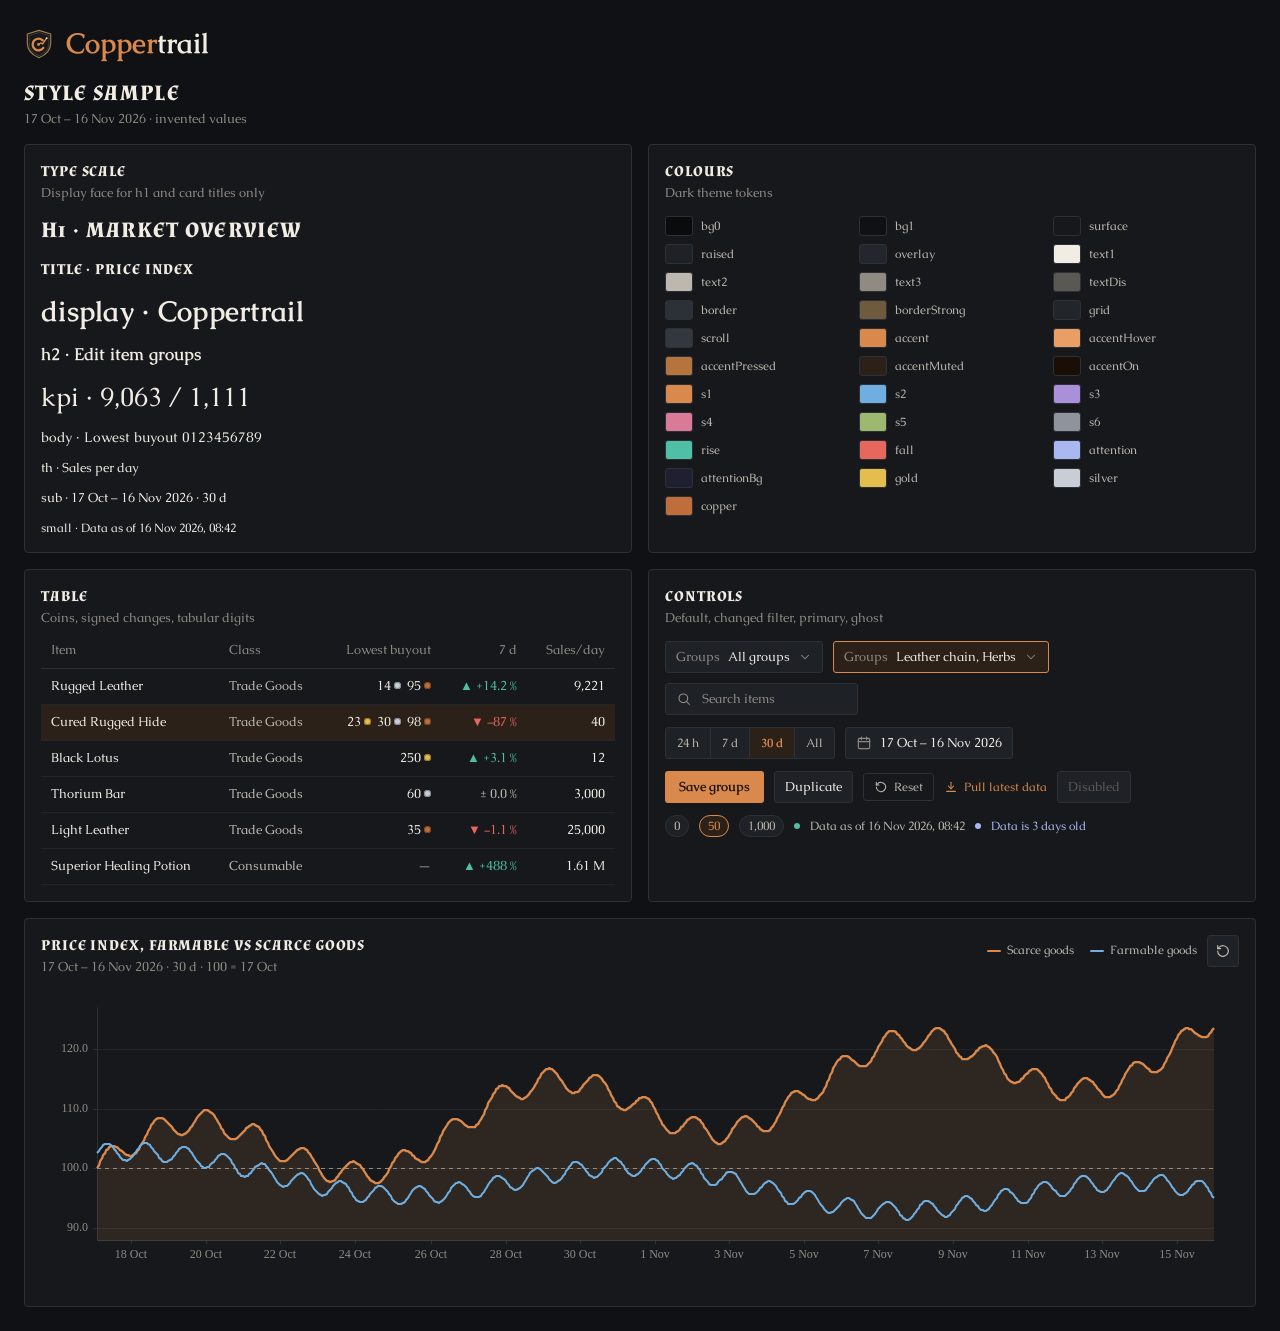
==== coppertrail/ui/web/sample.html @ 6708f800 "GUI: web theme, coins, uPlot charts and style sample Vendors uPlot 1.6.31 (MIT) under ui/web/vendor." ====
<!doctype html>
<html lang="en">
<head>
<meta charset="utf-8">
<meta http-equiv="Content-Security-Policy" content="default-src 'self'; style-src 'self' 'unsafe-inline'; img-src 'self' data:">
<title>Coppertrail · style sample</title>
<link rel="stylesheet" href="css/tokens.css">
<link rel="stylesheet" href="css/base.css">
<link rel="stylesheet" href="css/components.css">
<link rel="stylesheet" href="vendor/uPlot.min.css">
<style>
  body { overflow: auto; }
  .page { padding: var(--size-view-pad); display: grid; gap: var(--size-gap); grid-template-columns: 1fr 1fr; max-width: 1840px; }
  .wide { grid-column: 1 / -1; }
  .row { display: flex; flex-wrap: wrap; align-items: center; gap: 10px; }
  .stack { display: grid; gap: var(--space-3); }
  .swatches { display: grid; grid-template-columns: repeat(auto-fill, minmax(150px, 1fr)); gap: var(--space-2); }
  .swatch { display: flex; align-items: center; gap: var(--space-2); font-size: var(--type-small-size); color: var(--text2); }
  .swatch b { width: 28px; height: 20px; border: 1px solid var(--border); border-radius: var(--radius-control); flex: none; }
  .head { display: flex; align-items: center; gap: var(--space-3); }
</style>
</head>
<body>
<div class="page" id="sample"></div>
<script type="module" src="js/sample.js"></script>
</body>
</html>
---- coppertrail/ui/web/css/tokens.css ----
/* Generated from coppertrail/ui/tokens.py, do not edit. */
:root {
  --bg0: #0A0B0D;
  --bg1: #101114;
  --surface: #16181C;
  --raised: #1E2126;
  --overlay: #23262C;
  --text1: #F1EDE4;
  --text2: #BDB8AE;
  --text3: #8F8B83;
  --textDis: #5A5852;
  --border: #2C3037;
  --borderStrong: #6E5A3C;
  --grid: #22252A;
  --scroll: #33373E;
  --accent: #D9894B;
  --accentHover: #E89E64;
  --accentPressed: #B5733D;
  --accentMuted: #2C2119;
  --accentOn: #1A0F07;
  --s1: #D9894B;
  --s2: #6FAEE0;
  --s3: #A990D8;
  --s4: #D97B98;
  --s5: #9DB96F;
  --s6: #8F949C;
  --rise: #4FBFA6;
  --fall: #E8675C;
  --attention: #A9B8F0;
  --attentionBg: #1E2032;
  --gold: #E3BE4F;
  --goldRing: #97781E;
  --silver: #C9CED6;
  --silverRing: #7F8793;
  --copper: #BF6E3B;
  --copperRing: #7A401E;
  --type-h1-family: "Almendra", "Segoe UI Symbol", serif;
  --type-h1-weight: 700;
  --type-h1-size: 22px;
  --type-h1-transform: uppercase;
  --type-h1-spacing: .06em;
  --type-title-family: "Almendra", "Segoe UI Symbol", serif;
  --type-title-weight: 700;
  --type-title-size: 15px;
  --type-title-transform: uppercase;
  --type-title-spacing: .06em;
  --type-display-family: "Caudex", "Segoe UI Symbol", serif;
  --type-display-weight: 700;
  --type-display-size: 28px;
  --type-display-transform: none;
  --type-display-spacing: .01em;
  --type-h2-family: "Caudex", "Segoe UI Symbol", serif;
  --type-h2-weight: 700;
  --type-h2-size: 17px;
  --type-h2-transform: none;
  --type-h2-spacing: 0;
  --type-kpi-family: "Caudex", "Segoe UI Symbol", serif;
  --type-kpi-weight: 400;
  --type-kpi-size: 26px;
  --type-kpi-transform: none;
  --type-kpi-spacing: 0;
  --type-body-family: "Caudex", "Segoe UI Symbol", serif;
  --type-body-weight: 400;
  --type-body-size: 14px;
  --type-body-transform: none;
  --type-body-spacing: 0;
  --type-th-family: "Caudex", "Segoe UI Symbol", serif;
  --type-th-weight: 400;
  --type-th-size: 13px;
  --type-th-transform: none;
  --type-th-spacing: 0;
  --type-sub-family: "Caudex", "Segoe UI Symbol", serif;
  --type-sub-weight: 400;
  --type-sub-size: 13px;
  --type-sub-transform: none;
  --type-sub-spacing: 0;
  --type-small-family: "Caudex", "Segoe UI Symbol", serif;
  --type-small-weight: 400;
  --type-small-size: 12px;
  --type-small-transform: none;
  --type-small-spacing: 0;
  --space-1: 4px;
  --space-2: 8px;
  --space-3: 12px;
  --space-4: 16px;
  --space-5: 24px;
  --space-6: 32px;
  --space-7: 48px;
  --radius-control: 3px;
  --radius-card: 4px;
  --radius-panel: 6px;
  --radius-dialog: 6px;
  --radius-chip: 11px;
  --size-control-h: 32px;
  --size-row-h: 36px;
  --size-filterbar-h: 64px;
  --size-status-h: 32px;
  --size-nav-w: 200px;
  --size-nav-w-compact: 56px;
  --size-card-pad: 16px;
  --size-view-pad: 24px;
  --size-view-pad-compact: 16px;
  --size-gap: 16px;
  --coin-mark: 7px;
  --coin-gap: 3px;
  --coin-ring: 1px;
  --chart-line-primary: 2.25;
  --chart-line-secondary: 2.0;
  --chart-line-tertiary: 1.5;
  --chart-area-alpha: 0.12;
  --chart-band-alpha: 0.12;
  --chart-bar-gap: 0.28;
  --chart-axis-font: 12px;
  --chart-marker-dot: 8px;
}

:root[data-theme="light"] {
  --bg0: #E9E1CF;
  --bg1: #F4EFE3;
  --surface: #FCF9F2;
  --raised: #F0E9DA;
  --overlay: #FFFDF8;
  --text1: #2A1F14;
  --text2: #55432F;
  --text3: #6E5B43;
  --textDis: #A8977A;
  --border: #DACFB8;
  --borderStrong: #A88B5E;
  --grid: #ECE5D6;
  --scroll: #DACFB8;
  --accent: #9A4D1F;
  --accentHover: #AE5C2B;
  --accentPressed: #823F17;
  --accentMuted: #EED6BC;
  --accentOn: #FFF8EC;
  --s1: #A9571F;
  --s2: #2F6C9E;
  --s3: #6A4FB0;
  --s4: #A8406A;
  --s5: #5A7D2E;
  --s6: #7A6D5C;
  --rise: #13786A;
  --fall: #B83A30;
  --attention: #3E4FAE;
  --attentionBg: #E5E3F2;
  --gold: #B98A0E;
  --goldRing: #7E5F08;
  --silver: #8E97A3;
  --silverRing: #5F6873;
  --copper: #9C4F22;
  --copperRing: #633011;
}
---- coppertrail/ui/web/css/base.css ----
/* Fonts, page defaults. Colours and sizes come from tokens.css. */

@font-face { font-family: "Caudex"; src: url("../fonts/Caudex-Regular.ttf") format("truetype"); font-weight: 400; font-style: normal; }
@font-face { font-family: "Caudex"; src: url("../fonts/Caudex-Italic.ttf") format("truetype"); font-weight: 400; font-style: italic; }
@font-face { font-family: "Caudex"; src: url("../fonts/Caudex-Bold.ttf") format("truetype"); font-weight: 700; font-style: normal; }
@font-face { font-family: "Caudex"; src: url("../fonts/Caudex-BoldItalic.ttf") format("truetype"); font-weight: 700; font-style: italic; }
@font-face { font-family: "Almendra"; src: url("../fonts/Almendra-Regular.ttf") format("truetype"); font-weight: 400; font-style: normal; }
@font-face { font-family: "Almendra"; src: url("../fonts/Almendra-Bold.ttf") format("truetype"); font-weight: 700; font-style: normal; }

*, *::before, *::after { box-sizing: border-box; }

html, body { height: 100%; margin: 0; }

body {
  background: var(--bg1);
  color: var(--text1);
  font-family: var(--type-body-family);
  font-size: var(--type-body-size);
  font-weight: var(--type-body-weight);
  line-height: 1.4;
  /* Caudex Regular has equal-width digits; keep numbers at weight 400. */
  font-variant-numeric: tabular-nums lining-nums;
  -webkit-font-smoothing: antialiased;
  overflow: hidden;
}

h1, h2, h3, p { margin: 0; }
button, input, select { font: inherit; color: inherit; }
button { cursor: pointer; }
button:disabled { cursor: default; }

a { color: var(--accent); text-decoration: none; }
a:hover { color: var(--accentHover); text-decoration: underline; }

:focus-visible { outline: 1px solid var(--borderStrong); outline-offset: 1px; }

::selection { background: var(--accentMuted); color: var(--text1); }

/* Scrollbars: 8 px, thumb in --scroll. */
* { scrollbar-width: thin; scrollbar-color: var(--scroll) transparent; }
::-webkit-scrollbar { width: 8px; height: 8px; }
::-webkit-scrollbar-track { background: transparent; }
::-webkit-scrollbar-thumb { background: var(--scroll); border-radius: 3px; }
---- coppertrail/ui/web/css/components.css ----
/* Shared components (HANDOVER 8b). Values from the mock-ups, expressed in tokens. */

/* Type roles -------------------------------------------------------------- */
.h1 {
  font-family: var(--type-h1-family); font-weight: var(--type-h1-weight); font-size: var(--type-h1-size);
  text-transform: var(--type-h1-transform); letter-spacing: var(--type-h1-spacing); color: var(--text1);
}
.card-title {
  font-family: var(--type-title-family); font-weight: var(--type-title-weight); font-size: var(--type-title-size);
  text-transform: var(--type-title-transform); letter-spacing: var(--type-title-spacing); color: var(--text1);
}
.h2 { font-family: var(--type-h2-family); font-weight: var(--type-h2-weight); font-size: var(--type-h2-size); }
.kpi { font-family: var(--type-kpi-family); font-weight: var(--type-kpi-weight); font-size: var(--type-kpi-size); letter-spacing: -0.01em; }
.sub { font-family: var(--type-sub-family); font-size: var(--type-sub-size); color: var(--text3); }
.small { font-size: var(--type-small-size); }
.label { font-size: var(--type-sub-size); color: var(--text3); }
.muted { color: var(--text2); }
.wordmark { font-family: var(--type-display-family); font-weight: var(--type-display-weight); white-space: nowrap; }
.wordmark .copper { color: var(--accent); }
.wordmark .trail { color: var(--text1); }

/* Card ------------------------------------------------------------------------ */
.card {
  background: var(--surface); border: 1px solid var(--border); border-radius: var(--radius-card);
  padding: var(--size-card-pad); min-width: 0; position: relative;
}
.card-head { display: flex; align-items: flex-start; justify-content: space-between; gap: var(--space-4); margin-bottom: 14px; }
.card-head .sub { margin-top: 2px; }

/* Buttons and controls ------------------------------------------------------- */
.btn {
  height: var(--size-control-h); display: inline-flex; align-items: center; gap: var(--space-2);
  padding: 0 10px; background: var(--raised); border: 1px solid var(--border); border-radius: var(--radius-control);
  color: var(--text1); font-size: var(--type-sub-size); white-space: nowrap;
}
.btn:hover:not(:disabled) { border-color: var(--borderStrong); }
.btn:disabled { color: var(--textDis); }
.btn.primary { background: var(--accent); color: var(--accentOn); border: 0; font-weight: 700; padding: 0 14px; }
.btn.primary:hover:not(:disabled) { background: var(--accentHover); }
.btn.primary:active:not(:disabled) { background: var(--accentPressed); }
.btn.ghost { height: 28px; background: transparent; color: var(--text2); font-size: var(--type-small-size); gap: 6px; }
.btn.ghost:hover:not(:disabled) { color: var(--text1); }
.btn.link {
  height: auto; padding: 0; background: transparent; border: 0; color: var(--accent);
  font-size: var(--type-small-size); gap: 6px;
}
.btn.link:hover:not(:disabled) { color: var(--accentHover); text-decoration: underline; }
.btn.link:disabled { color: var(--textDis); }
.btn.icon { width: var(--size-control-h); padding: 0; justify-content: center; color: var(--text2); }

.ctl {
  height: var(--size-control-h); display: inline-flex; align-items: center; gap: var(--space-2);
  padding: 0 10px; background: var(--raised); border: 1px solid var(--border); border-radius: var(--radius-control);
  color: var(--text1); font-size: var(--type-sub-size); white-space: nowrap; min-width: 0;
}
.ctl:hover { border-color: var(--borderStrong); }
.ctl.active { border-color: var(--accent); background: var(--accentMuted); }
.ctl .label { flex: none; }
.ctl .value { overflow: hidden; text-overflow: ellipsis; min-width: 0; }
.ctl svg { flex: none; color: var(--text3); }

.seg {
  display: inline-flex; height: var(--size-control-h); border: 1px solid var(--border);
  border-radius: var(--radius-control); overflow: hidden; background: var(--raised);
}
.seg button {
  border: 0; border-right: 1px solid var(--border); background: transparent; padding: 0 11px;
  font-size: var(--type-small-size); color: var(--text2);
}
.seg button:last-child { border-right: 0; }
.seg button:hover { color: var(--text1); }
.seg button[aria-pressed="true"] { background: var(--accentMuted); color: var(--accent); font-weight: 700; }

.input {
  height: var(--size-control-h); display: flex; align-items: center; gap: var(--space-2); padding: 0 10px;
  background: var(--raised); border: 1px solid var(--border); border-radius: var(--radius-control); color: var(--text3);
}
.input:focus-within { border-color: var(--borderStrong); }
.input.active { border-color: var(--accent); background: var(--accentMuted); }
.input input { border: 0; background: transparent; outline: none; width: 100%; min-width: 0; color: var(--text1); font-size: var(--type-sub-size); }
.input input::placeholder { color: var(--text3); }
.input input[type="number"] { appearance: textfield; }

.chip {
  display: inline-flex; align-items: center; gap: 6px; height: 22px; padding: 0 var(--space-2);
  border-radius: var(--radius-chip); background: var(--raised); border: 1px solid var(--border);
  font-size: var(--type-small-size); color: var(--text2); white-space: nowrap;
}
button.chip:hover { border-color: var(--borderStrong); color: var(--text1); }
.chip[aria-pressed="true"] { border-color: var(--accent); background: var(--accentMuted); color: var(--accent); }

.check { display: inline-flex; width: 16px; height: 16px; flex: none; align-items: center; justify-content: center;
  border: 1px solid var(--border); border-radius: var(--radius-control); background: var(--raised); color: var(--accentOn); }
.check[aria-checked="true"] { background: var(--accent); border-color: var(--accent); }

.tab {
  height: 40px; display: inline-flex; align-items: center; gap: var(--space-2); padding: 0 var(--space-1);
  border: 0; border-bottom: 2px solid transparent; background: transparent; color: var(--text2);
  font-size: var(--type-sub-size); margin-bottom: -1px;
}
.tab[aria-selected="true"] { border-bottom-color: var(--accent); color: var(--text1); font-weight: 700; }

/* Popovers, menus, dialogs, tooltips ---------------------------------------- */
.popover, .menu, .tooltip {
  position: fixed; z-index: 20; background: var(--overlay); border: 1px solid var(--borderStrong);
  border-radius: var(--radius-panel); color: var(--text1);
}
.popover { padding: var(--space-3); min-width: 240px; }
.menu { padding: var(--space-1); min-width: 180px; }
.menu button {
  display: flex; width: 100%; align-items: center; gap: var(--space-2); height: 30px; padding: 0 10px;
  border: 0; border-radius: var(--radius-control); background: transparent; color: var(--text2);
  font-size: var(--type-sub-size); text-align: left;
}
.menu button:hover { background: var(--raised); color: var(--text1); }
.menu button[aria-checked="true"] { color: var(--accent); }
.tooltip { padding: var(--space-2) 10px; font-size: var(--type-small-size); pointer-events: none; border-radius: var(--radius-control); }

.backdrop { position: fixed; inset: 0; z-index: 30; background: rgb(from var(--bg0) r g b / 0.6);
  display: flex; align-items: center; justify-content: center; }
.dialog {
  background: var(--overlay); border: 1px solid var(--borderStrong); border-radius: var(--radius-dialog);
  display: flex; flex-direction: column; max-width: calc(100vw - 48px); max-height: calc(100vh - 48px);
}

/* Data table ----------------------------------------------------------------- */
table.data { width: 100%; border-collapse: collapse; font-size: var(--type-sub-size); }
table.data th {
  font-family: var(--type-th-family); font-weight: var(--type-th-weight); font-size: var(--type-th-size);
  color: var(--text3); text-align: left; padding: 0 10px var(--space-2);
  border-bottom: 1px solid var(--border); white-space: nowrap; position: sticky; top: 0; background: var(--surface);
}
table.data td { height: var(--size-row-h); padding: 0 10px; border-bottom: 1px solid var(--grid); white-space: nowrap; color: var(--text1); }
table.data tr:hover td { background: var(--raised); }
table.data tr.selected td { background: var(--accentMuted); }
table.data .num { text-align: right; font-weight: 400; }
table.data td.muted { color: var(--text2); }

/* Values ---------------------------------------------------------------------- */
.coin { white-space: nowrap; }
.coin i {
  display: inline-block; width: var(--coin-mark); height: var(--coin-mark); border-radius: 50%;
  margin: 0 0 0 var(--coin-gap); vertical-align: 1px;
}
.coin i + span { margin-left: 0.25em; }
.coin i.g { background: var(--gold); box-shadow: inset 0 0 0 var(--coin-ring) var(--goldRing); }
.coin i.s { background: var(--silver); box-shadow: inset 0 0 0 var(--coin-ring) var(--silverRing); }
.coin i.c { background: var(--copper); box-shadow: inset 0 0 0 var(--coin-ring) var(--copperRing); }
.up { color: var(--rise); white-space: nowrap; }
.dn { color: var(--fall); white-space: nowrap; }
.dot { display: inline-block; width: 6px; height: 6px; border-radius: 50%; flex: none; background: var(--text3); }
.dot.rise { background: var(--rise); }
.dot.attention { background: var(--attention); }
.dot.accent { background: var(--accent); }
.attention { color: var(--attention); }

/* Charts ---------------------------------------------------------------------- */
.legend { display: flex; gap: var(--space-4); font-size: var(--type-small-size); color: var(--text2); }
.legend span { display: inline-flex; align-items: center; gap: 6px; }
.legend i { display: inline-block; width: 14px; height: 2px; border-radius: 1px; }
.chart { position: relative; }
.chart .u-select { background: rgb(from var(--accent) r g b / 0.12); }
---- coppertrail/ui/web/vendor/uPlot.min.css ----
.uplot, .uplot *, .uplot *::before, .uplot *::after {box-sizing: border-box;}.uplot {font-family: system-ui, -apple-system, "Segoe UI", Roboto, "Helvetica Neue", Arial, "Noto Sans", sans-serif, "Apple Color Emoji", "Segoe UI Emoji", "Segoe UI Symbol", "Noto Color Emoji";line-height: 1.5;width: min-content;}.u-title {text-align: center;font-size: 18px;font-weight: bold;}.u-wrap {position: relative;user-select: none;}.u-over, .u-under {position: absolute;}.u-under {overflow: hidden;}.uplot canvas {display: block;position: relative;width: 100%;height: 100%;}.u-axis {position: absolute;}.u-legend {font-size: 14px;margin: auto;text-align: center;}.u-inline {display: block;}.u-inline * {display: inline-block;}.u-inline tr {margin-right: 16px;}.u-legend th {font-weight: 600;}.u-legend th > * {vertical-align: middle;display: inline-block;}.u-legend .u-marker {width: 1em;height: 1em;margin-right: 4px;background-clip: padding-box !important;}.u-inline.u-live th::after {content: ":";vertical-align: middle;}.u-inline:not(.u-live) .u-value {display: none;}.u-series > * {padding: 4px;}.u-series th {cursor: pointer;}.u-legend .u-off > * {opacity: 0.3;}.u-select {background: rgba(0,0,0,0.07);position: absolute;pointer-events: none;}.u-cursor-x, .u-cursor-y {position: absolute;left: 0;top: 0;pointer-events: none;will-change: transform;}.u-hz .u-cursor-x, .u-vt .u-cursor-y {height: 100%;border-right: 1px dashed #607D8B;}.u-hz .u-cursor-y, .u-vt .u-cursor-x {width: 100%;border-bottom: 1px dashed #607D8B;}.u-cursor-pt {position: absolute;top: 0;left: 0;border-radius: 50%;border: 0 solid;pointer-events: none;will-change: transform;/*this has to be !important since we set inline "background" shorthand */background-clip: padding-box !important;}.u-axis.u-off, .u-select.u-off, .u-cursor-x.u-off, .u-cursor-y.u-off, .u-cursor-pt.u-off {display: none;}
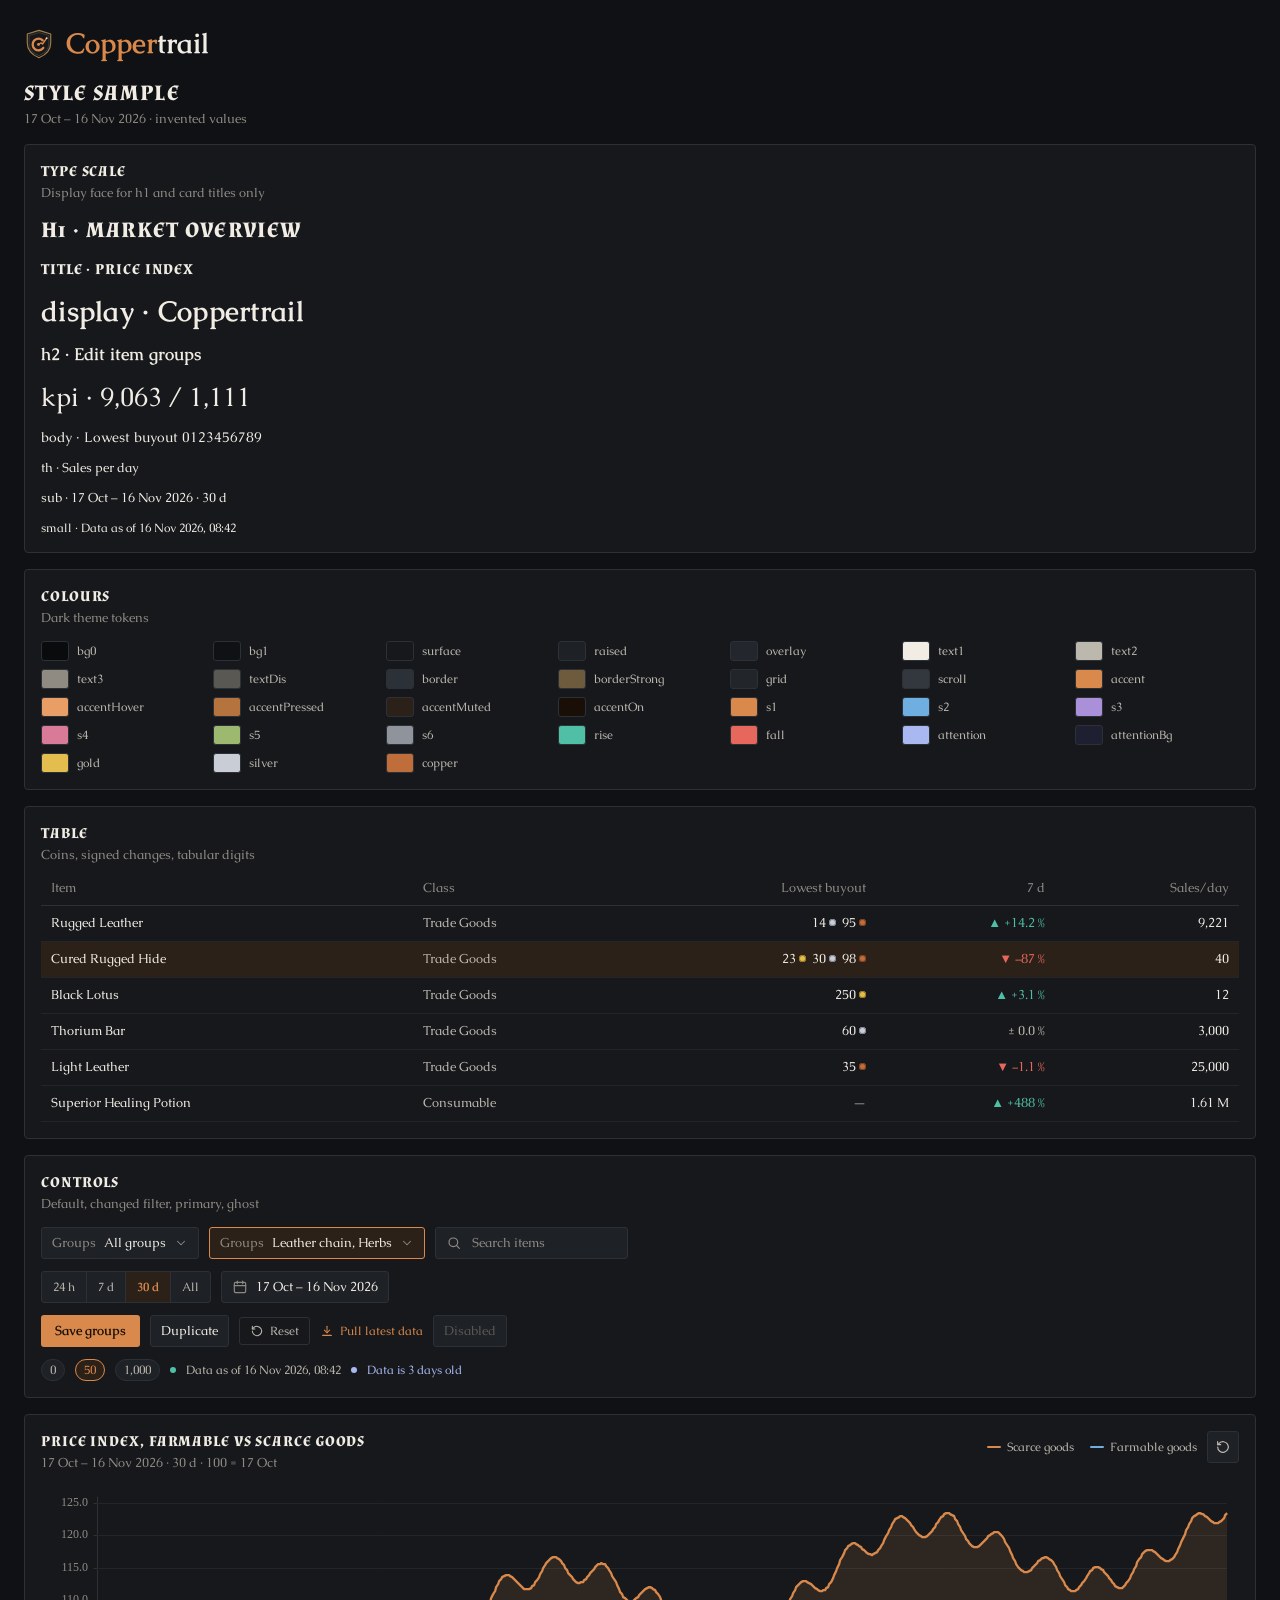
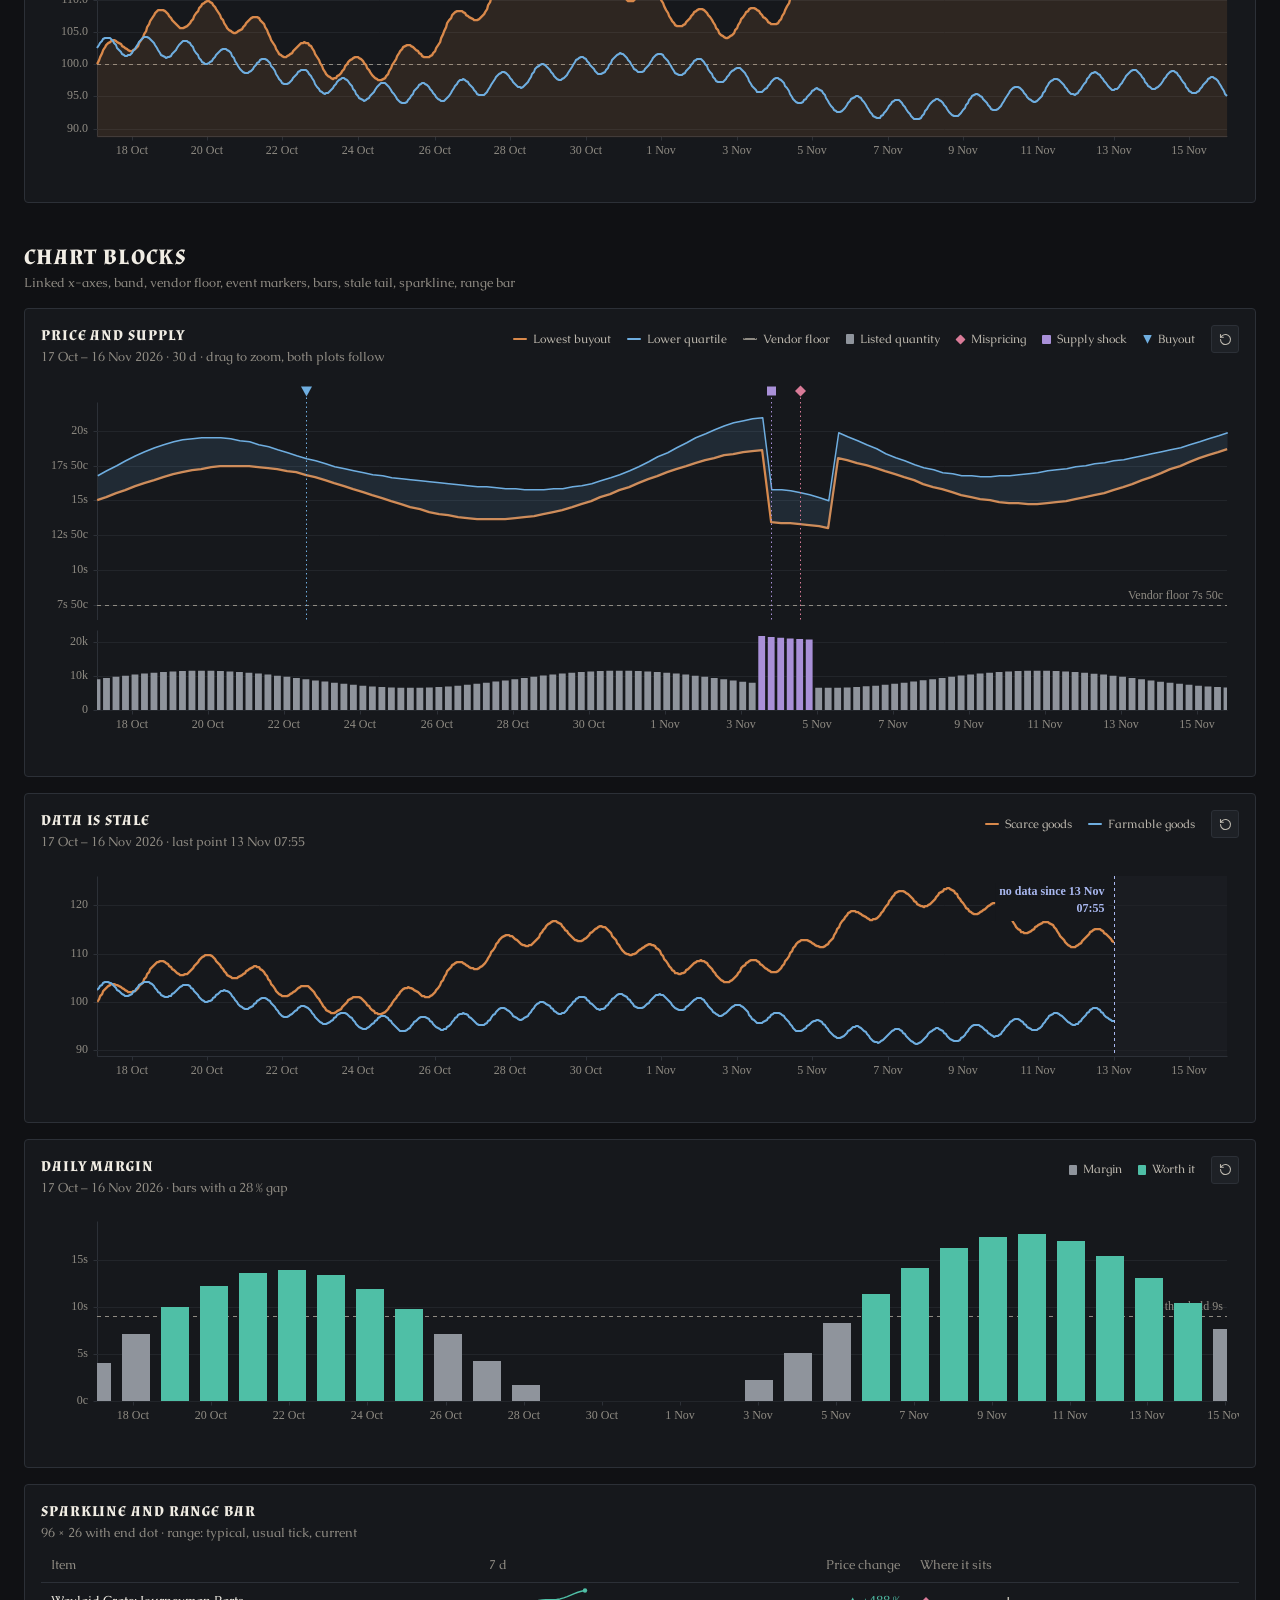
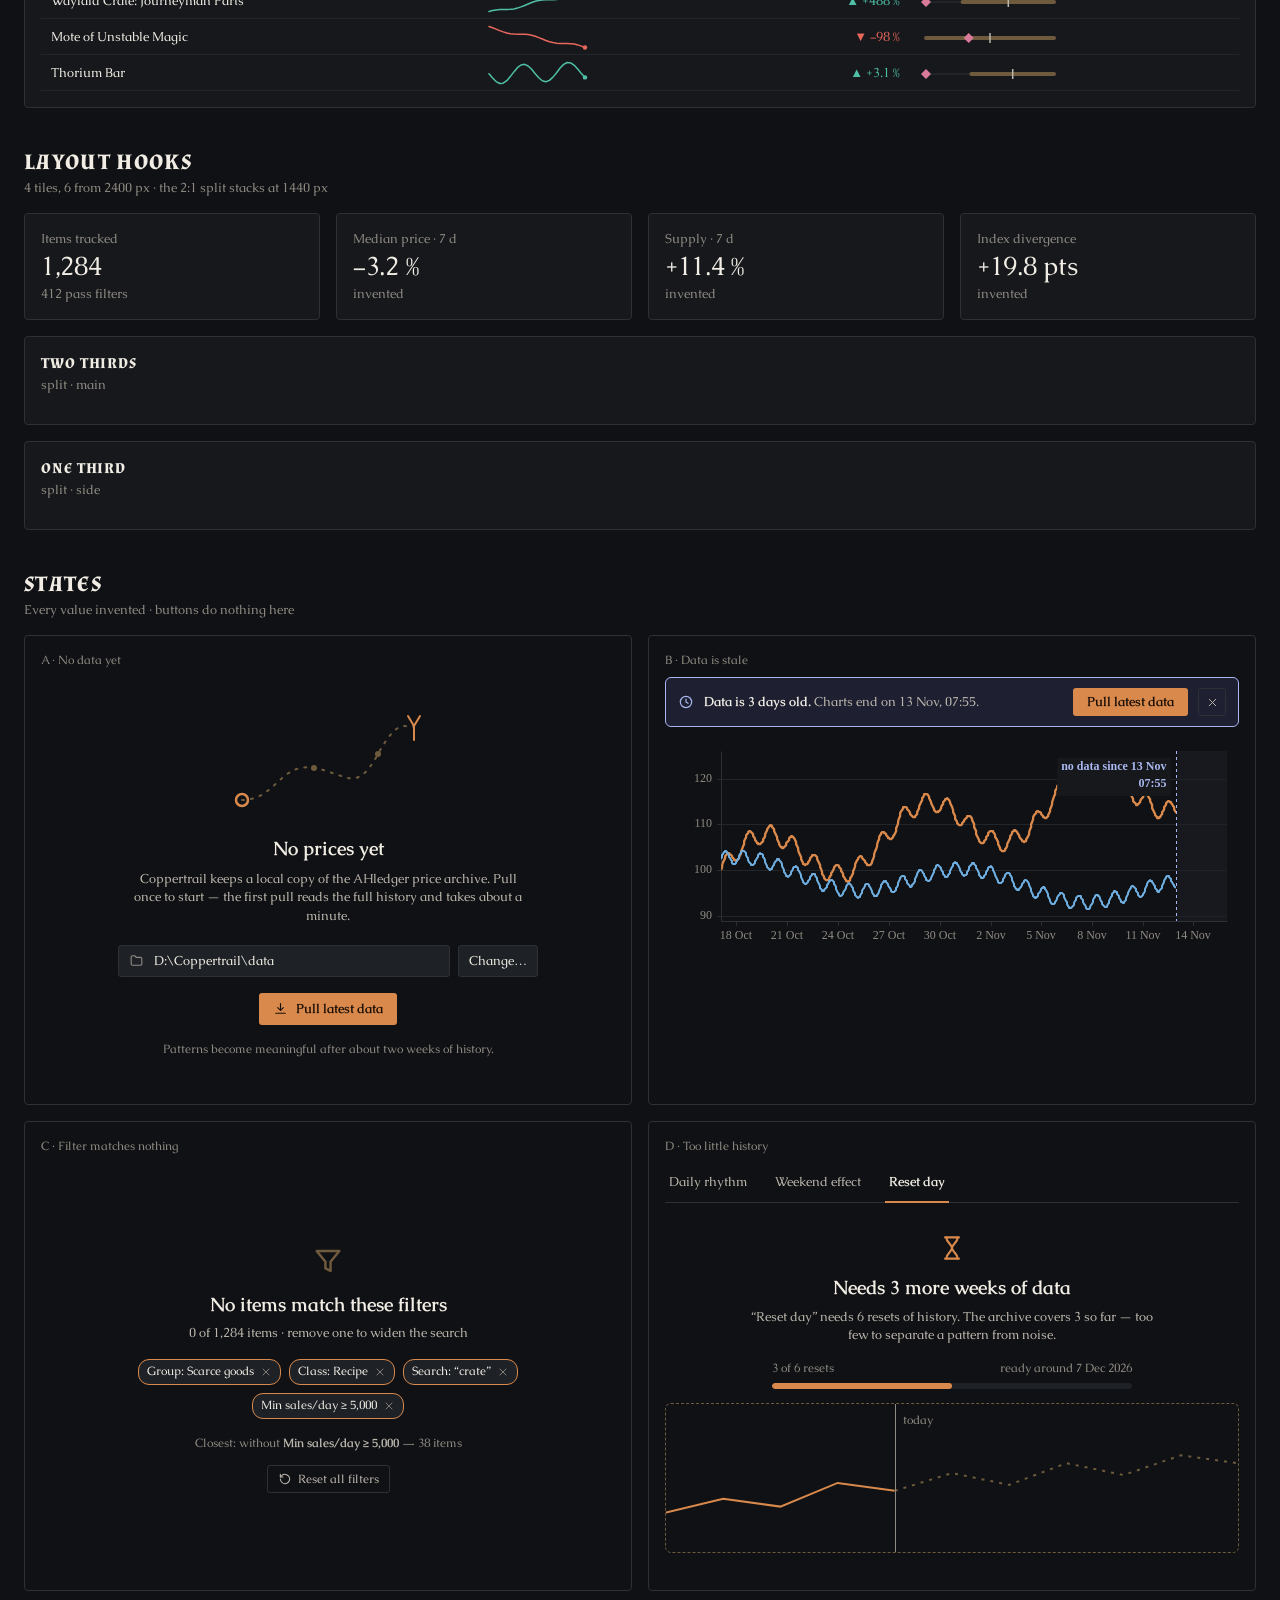
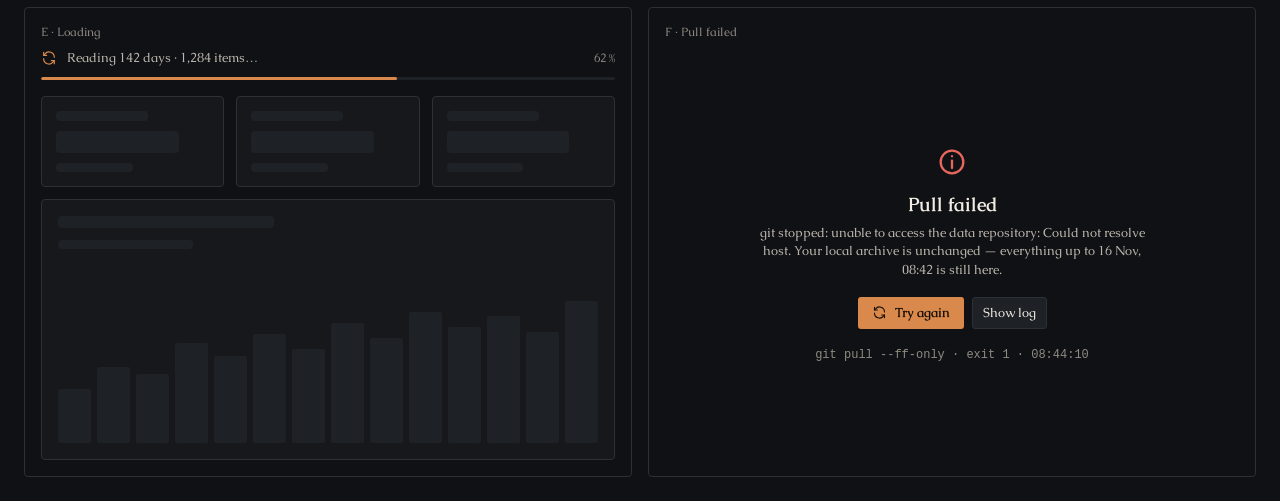
==== commit fcb60678: "GUI groundwork (part 2): states, breakpoints and chart building blocks - states.js/states.css: no da" ====
--- a/coppertrail/ui/web/sample.html
+++ b/coppertrail/ui/web/sample.html
@@ -7,6 +7,8 @@
 <link rel="stylesheet" href="css/tokens.css">
 <link rel="stylesheet" href="css/base.css">
 <link rel="stylesheet" href="css/components.css">
+<link rel="stylesheet" href="css/states.css">
+<link rel="stylesheet" href="css/layout.css">
 <link rel="stylesheet" href="vendor/uPlot.min.css">
 <style>
   body { overflow: auto; }
@@ -18,6 +20,12 @@
   .swatch { display: flex; align-items: center; gap: var(--space-2); font-size: var(--type-small-size); color: var(--text2); }
   .swatch b { width: 28px; height: 20px; border: 1px solid var(--border); border-radius: var(--radius-control); flex: none; }
   .head { display: flex; align-items: center; gap: var(--space-3); }
+  .section { margin-top: var(--space-5); }
+  .states { display: grid; grid-template-columns: repeat(3, minmax(0, 1fr)); gap: var(--size-gap); }
+  .state-demo { height: 470px; display: flex; flex-direction: column; overflow: hidden; background: var(--bg1); }
+  .state-demo .demo-label { font-size: var(--type-small-size); color: var(--text3); margin-bottom: var(--space-2); }
+  .state-demo .tabs { display: flex; gap: 20px; border-bottom: 1px solid var(--border); }
+  @media (max-width: 1440px) { .page { grid-template-columns: 1fr; } .states { grid-template-columns: 1fr 1fr; } }
 </style>
 </head>
 <body>
--- a/coppertrail/ui/web/css/tokens.css
+++ b/coppertrail/ui/web/css/tokens.css
@@ -79,6 +79,7 @@
   --type-small-size: 12px;
   --type-small-transform: none;
   --type-small-spacing: 0;
+  --type-mono-family: "JetBrains Mono", "Cascadia Mono", Consolas, monospace;
   --space-1: 4px;
   --space-2: 8px;
   --space-3: 12px;
--- a/coppertrail/ui/web/css/components.css
+++ b/coppertrail/ui/web/css/components.css
@@ -38,6 +38,7 @@
 .btn.primary { background: var(--accent); color: var(--accentOn); border: 0; font-weight: 700; padding: 0 14px; }
 .btn.primary:hover:not(:disabled) { background: var(--accentHover); }
 .btn.primary:active:not(:disabled) { background: var(--accentPressed); }
+.btn.primary:disabled { background: var(--raised); color: var(--textDis); border: 1px solid var(--border); }
 .btn.ghost { height: 28px; background: transparent; color: var(--text2); font-size: var(--type-small-size); gap: 6px; }
 .btn.ghost:hover:not(:disabled) { color: var(--text1); }
 .btn.link {
@@ -157,6 +158,27 @@
 /* Charts ---------------------------------------------------------------------- */
 .legend { display: flex; gap: var(--space-4); font-size: var(--type-small-size); color: var(--text2); }
 .legend span { display: inline-flex; align-items: center; gap: 6px; }
-.legend i { display: inline-block; width: 14px; height: 2px; border-radius: 1px; }
+.legend i { display: inline-block; width: 14px; height: 2px; border-radius: 1px; background: var(--swatch); }
+.legend i.dashed { background: none; border-top: 2px dashed var(--swatch); height: 0; }
+.legend i.bar { width: 8px; height: 10px; border-radius: 1px; }
+.card-tools { display: flex; align-items: center; gap: var(--space-4); flex: none; }
+.btn.slim-icon { width: 28px; height: 28px; }
+.chart-tip .tip-row { display: flex; align-items: center; gap: 6px; }
+.chart-tip .tip-val { margin-left: auto; padding-left: var(--space-4); }
+.chart-tip .swatch { display: inline-block; width: 14px; height: 2px; flex: none; }
+/* Event marker shapes (also drawn on the canvas by charts.js): --marker is the series colour. */
+i.marker { display: inline-block; width: 9px; height: 9px; flex: none; background: var(--marker); }
+i.marker.diamond { transform: rotate(45deg) scale(0.8); }
+i.marker.triangle { clip-path: polygon(0 0, 100% 0, 50% 100%); }
+.sparkline { flex: none; overflow: visible; vertical-align: middle; }
+.sparkline path { fill: none; stroke-width: 1.5; stroke-linejoin: round; stroke-linecap: round; stroke: var(--text3); }
+.sparkline circle { fill: var(--text3); }
+.sparkline.rise path { stroke: var(--rise); } .sparkline.rise circle { fill: var(--rise); }
+.sparkline.fall path { stroke: var(--fall); } .sparkline.fall circle { fill: var(--fall); }
+.rangebar { flex: none; vertical-align: middle; }
+.rangebar .track { stroke: var(--border); stroke-width: 1; }
+.rangebar .typical { stroke: var(--borderStrong); stroke-width: 4; stroke-linecap: round; }
+.rangebar .usual { stroke: var(--text2); stroke-width: 1.5; }
+.rangebar .current { fill: var(--s4); }
 .chart { position: relative; }
 .chart .u-select { background: rgb(from var(--accent) r g b / 0.12); }
--- a/coppertrail/ui/web/css/states.css
+++ b/coppertrail/ui/web/css/states.css
@@ -0,0 +1,90 @@
+/* View states (HANDOVER 8b "States", mock-up States.png). Only token variables. */
+
+.state { display: flex; flex-direction: column; align-items: center; text-align: center; }
+.state.no-data, .state.no-match, .state.pull-failed { flex: 1; justify-content: center; padding: var(--space-5) 0; min-height: 360px; }
+.state-title { font-family: var(--type-h2-family); font-size: 19px; font-weight: 700; margin-top: 14px; color: var(--text1); }
+.state-text { font-size: var(--type-sub-size); color: var(--text2); max-width: 420px; margin-top: 6px; }
+.state .note { font-size: var(--type-small-size); color: var(--text3); margin-top: var(--space-4); }
+.state .note b { color: var(--text2); font-weight: 700; }
+.state .row { display: flex; gap: var(--space-2); margin-top: 18px; }
+.state-icon { display: inline-flex; color: var(--borderStrong); }
+.state-icon.accent { color: var(--accent); }
+.state-icon.fall, .fall { color: var(--fall); }
+.mono { font-family: var(--type-mono-family); }
+
+/* A: no data yet */
+.trail { flex: none; overflow: visible; }
+.trail .dots { fill: none; stroke: var(--borderStrong); stroke-width: 2; stroke-dasharray: 2 7; stroke-linecap: round; }
+.trail .ring { fill: none; stroke: var(--accent); stroke-width: 2.5; }
+.trail .stop { fill: var(--borderStrong); }
+.trail .mark { fill: none; stroke: var(--accent); stroke-width: 2; stroke-linecap: round; stroke-linejoin: round; }
+.no-data .state-title { margin-top: 18px; }
+.no-data .state-text { max-width: 400px; margin-top: var(--space-2); }
+.no-data .folder-row { display: flex; align-items: center; gap: var(--space-2); margin-top: 20px; width: 420px; max-width: 100%; }
+.no-data .folder-row .input { flex: 1; min-width: 0; }
+.no-data .btn.primary { margin-top: var(--space-4); }
+.no-data .mono.note { max-width: 520px; overflow-wrap: anywhere; }
+
+/* B: data stale */
+.banner {
+  display: flex; align-items: center; gap: 10px; padding: 10px var(--space-3); flex: none;
+  border-radius: var(--radius-panel); background: var(--attentionBg); border: 1px solid var(--attention);
+  font-size: var(--type-sub-size);
+}
+.banner-icon { display: inline-flex; color: var(--attention); }
+.banner-text { flex: 1; min-width: 0; }
+.banner-text b { font-weight: 700; }
+.btn.slim { height: 28px; }
+.btn.square { width: 28px; padding: 0; justify-content: center; }
+
+/* C: filter matches nothing */
+.no-match .state-title { margin-top: 14px; }
+.no-match .chips { display: flex; flex-wrap: wrap; justify-content: center; gap: var(--space-2); margin-top: var(--space-4); max-width: 440px; }
+.filter-chip { height: 26px; border-color: var(--accent); color: var(--text1); }
+.filter-chip button { border: 0; background: transparent; padding: 0; display: inline-flex; color: var(--text3); }
+.filter-chip button:hover { color: var(--text1); }
+.no-match .btn.ghost { margin-top: 14px; border-color: var(--border); }
+
+/* D: too little history */
+.needs-history { margin-top: 30px; width: 100%; }
+.needs-history .state-title { margin-top: var(--space-3); }
+.history-progress { width: 360px; max-width: 100%; margin-top: var(--space-4); }
+.row-between { display: flex; justify-content: space-between; font-size: var(--type-small-size); color: var(--text3); margin-bottom: 6px; }
+.progress { height: 6px; border-radius: 3px; background: var(--raised); overflow: hidden; }
+.progress > div { height: 100%; border-radius: 3px; background: var(--accent); }
+.ghost-chart { width: 100%; height: 150px; border: 1px dashed var(--borderStrong); border-radius: var(--radius-panel); position: relative; margin-top: 14px; overflow: hidden; }
+.ghost-chart svg { position: absolute; inset: 0; width: 100%; height: 100%; }
+.ghost-chart path { fill: none; stroke-width: 2; }
+.ghost-chart .so-far { stroke: var(--accent); }
+.ghost-chart .to-come { stroke: var(--borderStrong); stroke-dasharray: 3 6; }
+.ghost-chart .today { position: absolute; left: 40%; top: 0; bottom: 0; border-left: 1px solid var(--text3); }
+.ghost-chart .today-label { position: absolute; left: calc(40% + 8px); top: var(--space-2); font-size: var(--type-small-size); color: var(--text3); }
+
+/* E: loading */
+.state.loading { align-items: stretch; text-align: left; flex: 1; min-height: 0; }
+.load-head { display: flex; align-items: center; gap: 10px; font-size: var(--type-sub-size); color: var(--text2); }
+.load-head .spin { display: inline-flex; color: var(--accent); }
+.load-head .spacer { flex: 1; }
+.load-head .pct { font-size: var(--type-small-size); color: var(--text3); }
+.loadbar { height: 3px; background: var(--raised); border-radius: 2px; margin-top: 10px; overflow: hidden; position: relative; }
+.loadbar > div { height: 100%; background: var(--accent); border-radius: 2px; }
+.loadbar.indeterminate > div { width: 30%; position: absolute; animation: loadslide 1.4s ease-in-out infinite; }
+@keyframes loadslide { from { left: -30%; } to { left: 100%; } }
+@media (prefers-reduced-motion: reduce) { .loadbar.indeterminate > div { animation: none; left: 0; width: 100%; opacity: 0.5; } }
+.skel-tiles { display: grid; grid-template-columns: repeat(3, minmax(0, 1fr)); gap: var(--space-3); margin-top: var(--space-4); }
+.skel-tile { padding: 14px; display: flex; flex-direction: column; gap: 10px; }
+.skel-chart { margin-top: var(--space-3); flex: 1; min-height: 240px; display: flex; flex-direction: column; gap: var(--space-3); }
+.skel-bars { flex: 1; display: flex; align-items: flex-end; gap: 6px; }
+.bone { display: block; background: var(--raised); border-radius: var(--radius-card); }
+.bone.skel-bar { flex: 1; border-radius: 2px; }
+.w25 { width: 25%; } .w40 { width: 40%; } .w50 { width: 50%; } .w60 { width: 60%; } .w80 { width: 80%; }
+.h9 { height: 9px; } .h10 { height: 10px; } .h12 { height: 12px; } .h22 { height: 22px; }
+
+/* F: pull failed */
+.pull-failed .state-text { max-width: 400px; }
+.pull-failed .mono.note { margin-top: 18px; }
+.pull-failed .log {
+  margin: var(--space-3) 0 0; max-width: 640px; width: 100%; max-height: 220px; overflow: auto; text-align: left;
+  padding: 10px var(--space-3); background: var(--bg0); border: 1px solid var(--border); border-radius: var(--radius-card);
+  font-size: var(--type-small-size); color: var(--text2); white-space: pre-wrap;
+}
--- a/coppertrail/ui/web/css/layout.css
+++ b/coppertrail/ui/web/css/layout.css
@@ -0,0 +1,24 @@
+/* Layout hooks for the views (HANDOVER 8b "Resizing"). The widths match tokens.BREAKPOINTS
+   and js/layout.js (test_layout_breakpoints.py checks them):
+   <= 1440 px compact (one column), >= 2400 px ultrawide (6 tiles, third column). */
+
+.tiles { display: grid; grid-template-columns: repeat(4, minmax(0, 1fr)); gap: var(--size-gap); }
+.tiles > .tile-extra { display: none; }
+.split { display: grid; grid-template-columns: minmax(0, 2fr) minmax(0, 1fr); gap: var(--size-gap); align-items: start; }
+.thirds { display: grid; grid-template-columns: repeat(3, minmax(0, 1fr)); gap: var(--size-gap); align-items: start; }
+/* .with-aside: a main column plus an .aside block. Below ultrawide the aside follows the
+   main content; from 2400 px it becomes the third column, spanning the full height. */
+.with-aside { display: grid; grid-template-columns: minmax(0, 1fr); gap: var(--size-gap); align-items: start; }
+.with-aside > .main-col { display: flex; flex-direction: column; gap: var(--size-gap); min-width: 0; }
+
+@media (max-width: 1440px) {
+  .split { grid-template-columns: minmax(0, 1fr); }
+  .thirds { grid-template-columns: repeat(2, minmax(0, 1fr)); }
+}
+
+@media (min-width: 2400px) {
+  .tiles { grid-template-columns: repeat(6, minmax(0, 1fr)); }
+  .tiles > .tile-extra { display: block; }
+  .with-aside { grid-template-columns: minmax(0, 1fr) minmax(0, 540px); }
+  .with-aside > .aside { grid-column: 2; grid-row: 1 / span 10; }
+}
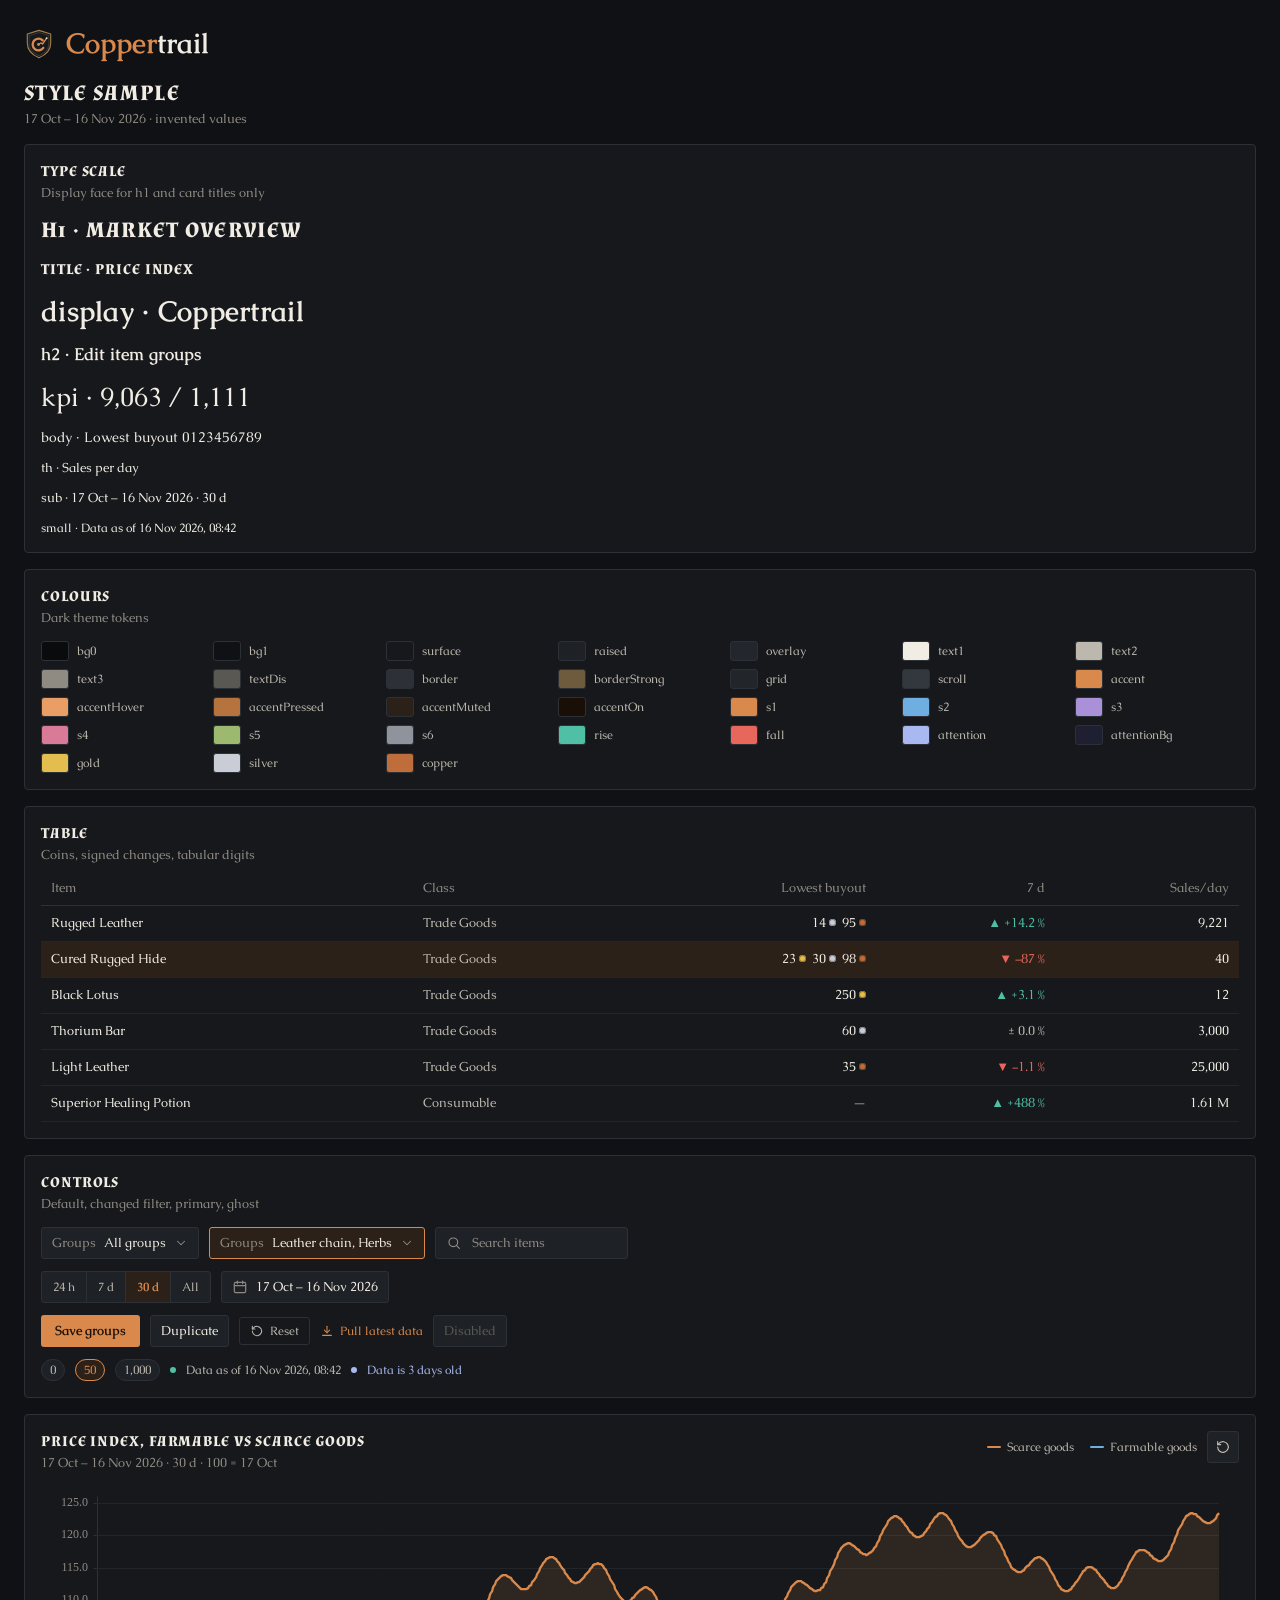
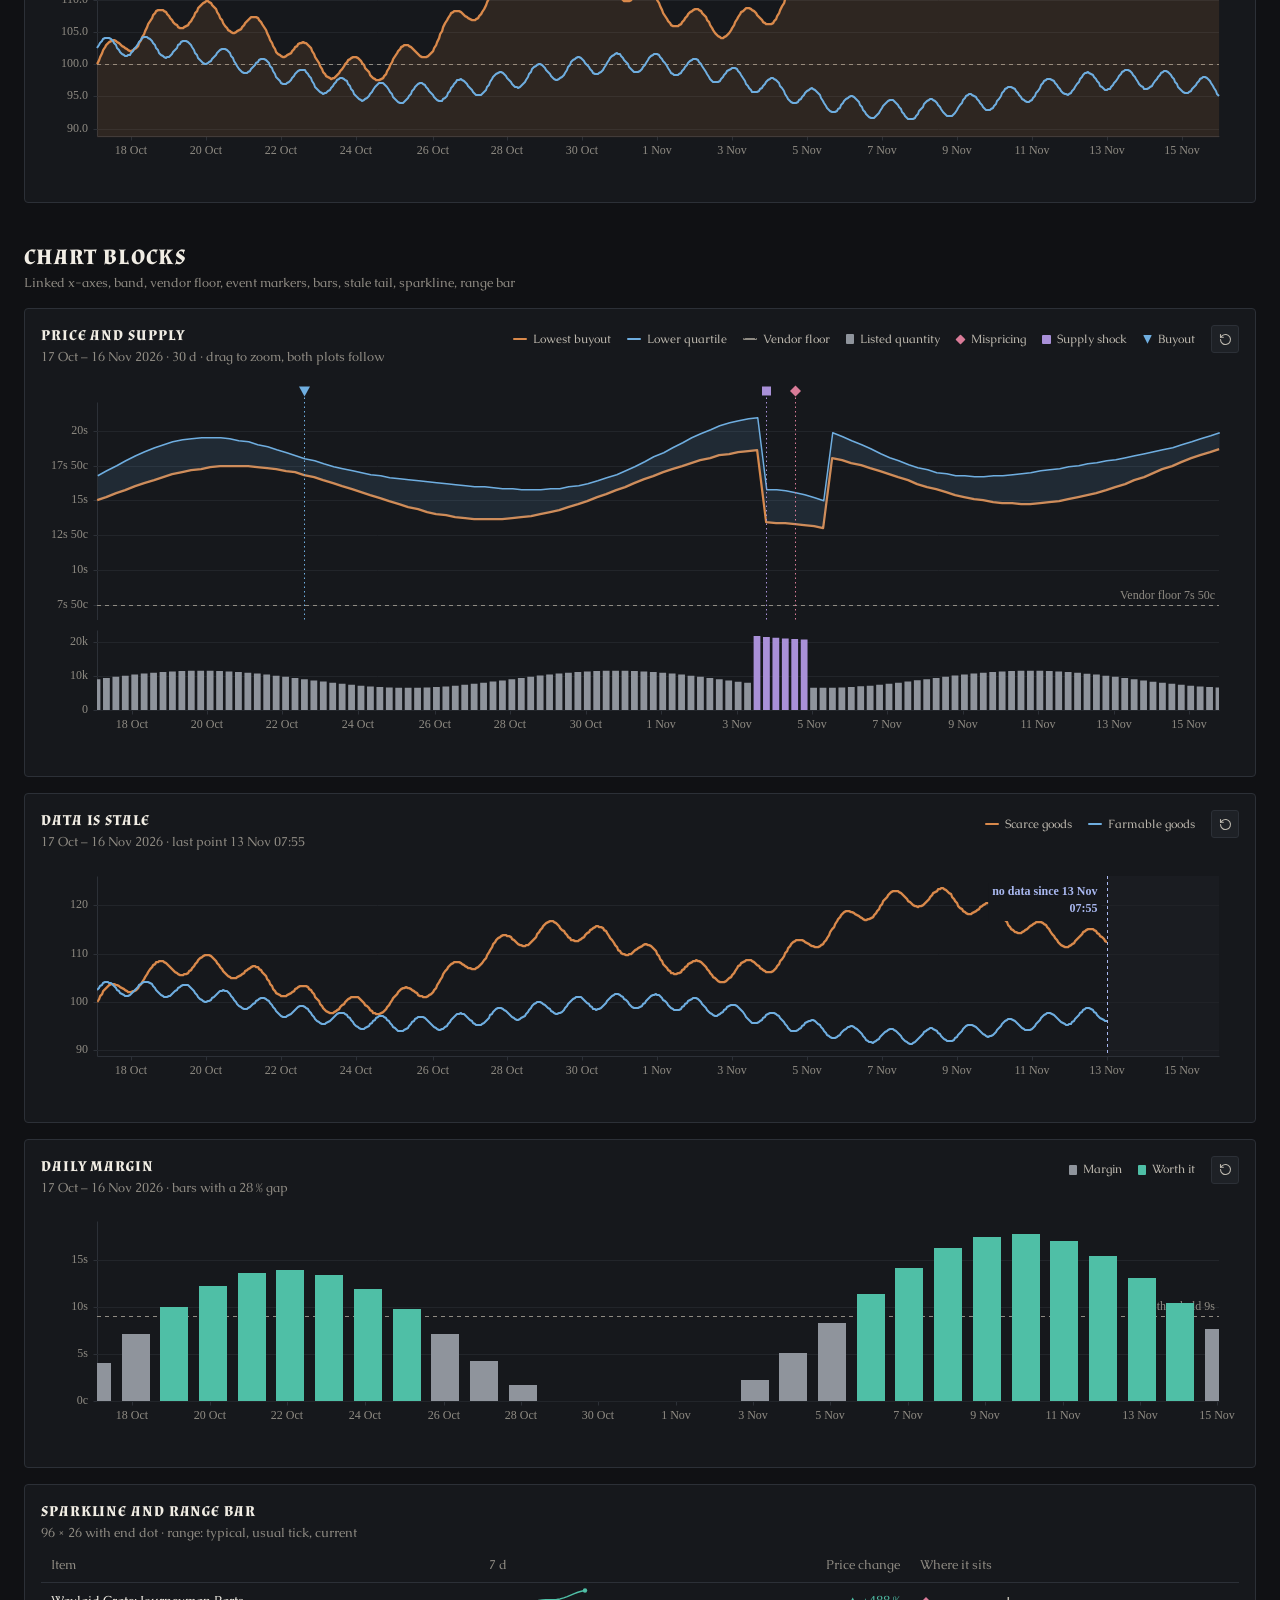
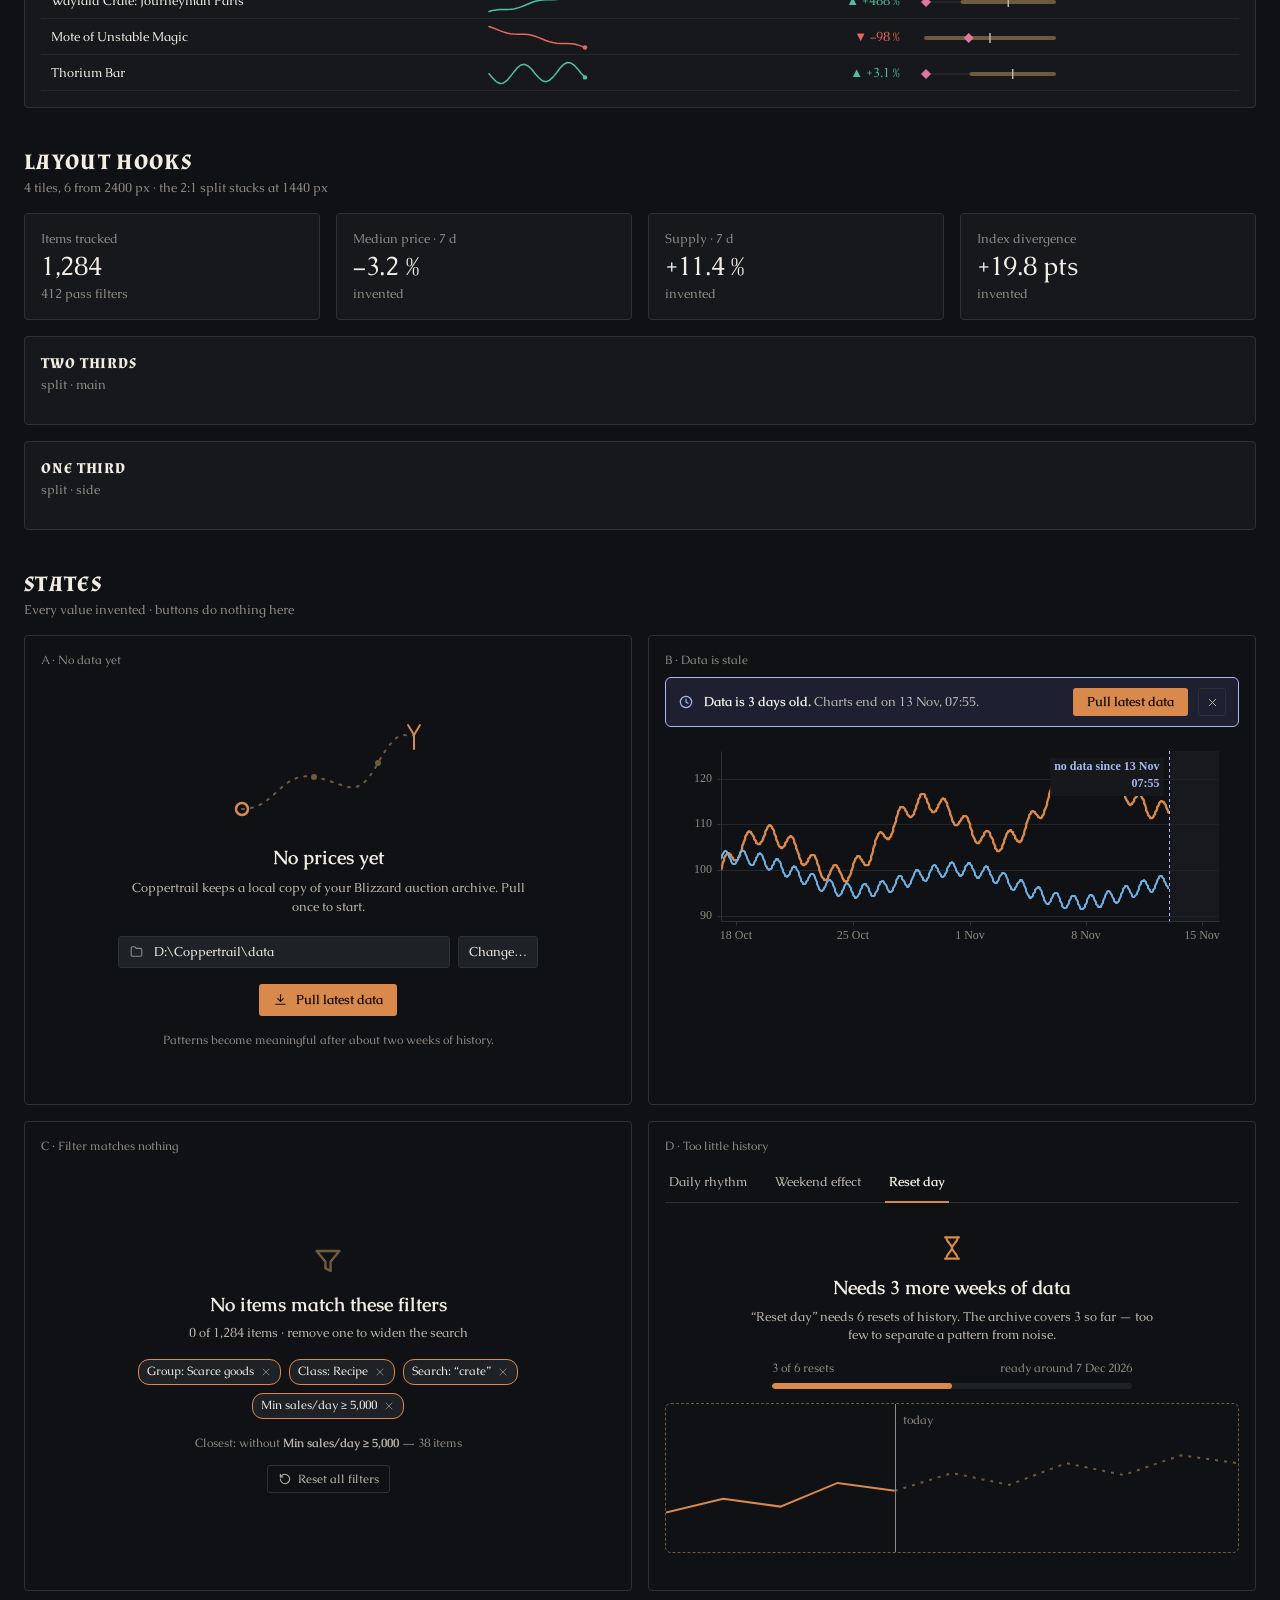
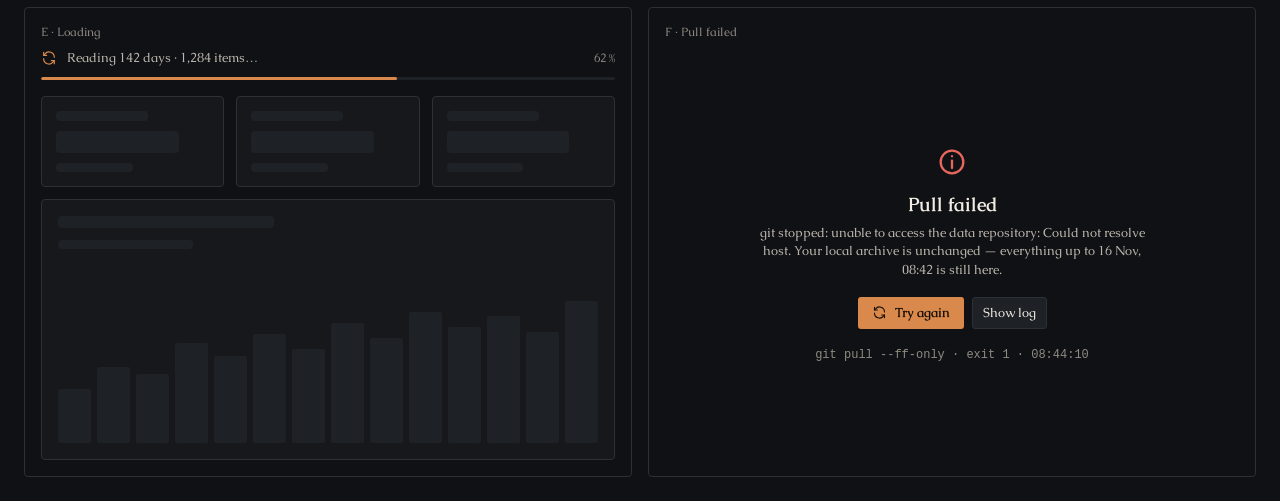
==== commit 009841e5: "Item icons beside item names, loaded by URL - scripts/fetch_icon_map.py builds web/data/icons.json (" ====
--- a/coppertrail/ui/web/sample.html
+++ b/coppertrail/ui/web/sample.html
@@ -2,7 +2,7 @@
 <html lang="en">
 <head>
 <meta charset="utf-8">
-<meta http-equiv="Content-Security-Policy" content="default-src 'self'; style-src 'self' 'unsafe-inline'; img-src 'self' data:">
+<meta http-equiv="Content-Security-Policy" content="default-src 'self'; style-src 'self' 'unsafe-inline'; img-src 'self' data: https://render.worldofwarcraft.com">
 <title>Coppertrail · style sample</title>
 <link rel="stylesheet" href="css/tokens.css">
 <link rel="stylesheet" href="css/base.css">
--- a/coppertrail/ui/web/css/tokens.css
+++ b/coppertrail/ui/web/css/tokens.css
@@ -102,6 +102,8 @@
   --size-view-pad: 24px;
   --size-view-pad-compact: 16px;
   --size-gap: 16px;
+  --size-item-icon: 18px;
+  --size-item-icon-large: 40px;
   --coin-mark: 7px;
   --coin-gap: 3px;
   --coin-ring: 1px;
--- a/coppertrail/ui/web/css/components.css
+++ b/coppertrail/ui/web/css/components.css
@@ -182,3 +182,17 @@
 .rangebar .current { fill: var(--s4); }
 .chart { position: relative; }
 .chart .u-select { background: rgb(from var(--accent) r g b / 0.12); }
+
+/* Item icons (js/itemicon.js): one 1 px border, the fallback is an empty square. */
+.with-icon { display: inline-flex; align-items: center; gap: var(--space-2); min-width: 0; max-width: 100%; vertical-align: middle; }
+.with-icon > :last-child { min-width: 0; overflow: hidden; text-overflow: ellipsis; white-space: nowrap; }
+.item-icon {
+  flex: none; display: inline-block; width: var(--size-item-icon); height: var(--size-item-icon);
+  border: 1px solid var(--border); border-radius: 2px; background: var(--raised); object-fit: cover;
+}
+.item-icon.large { width: var(--size-item-icon-large); height: var(--size-item-icon-large); border-radius: var(--radius-control); }
+.with-icon.large { gap: var(--space-3); }
+.icon-row { display: flex; align-items: flex-start; gap: var(--space-2); min-width: 0; }
+.icon-row > .item-icon { margin-top: 1px; }
+.icon-text { min-width: 0; flex: 1; }
+.head-lead { display: flex; align-items: center; gap: var(--space-3); min-width: 0; }
